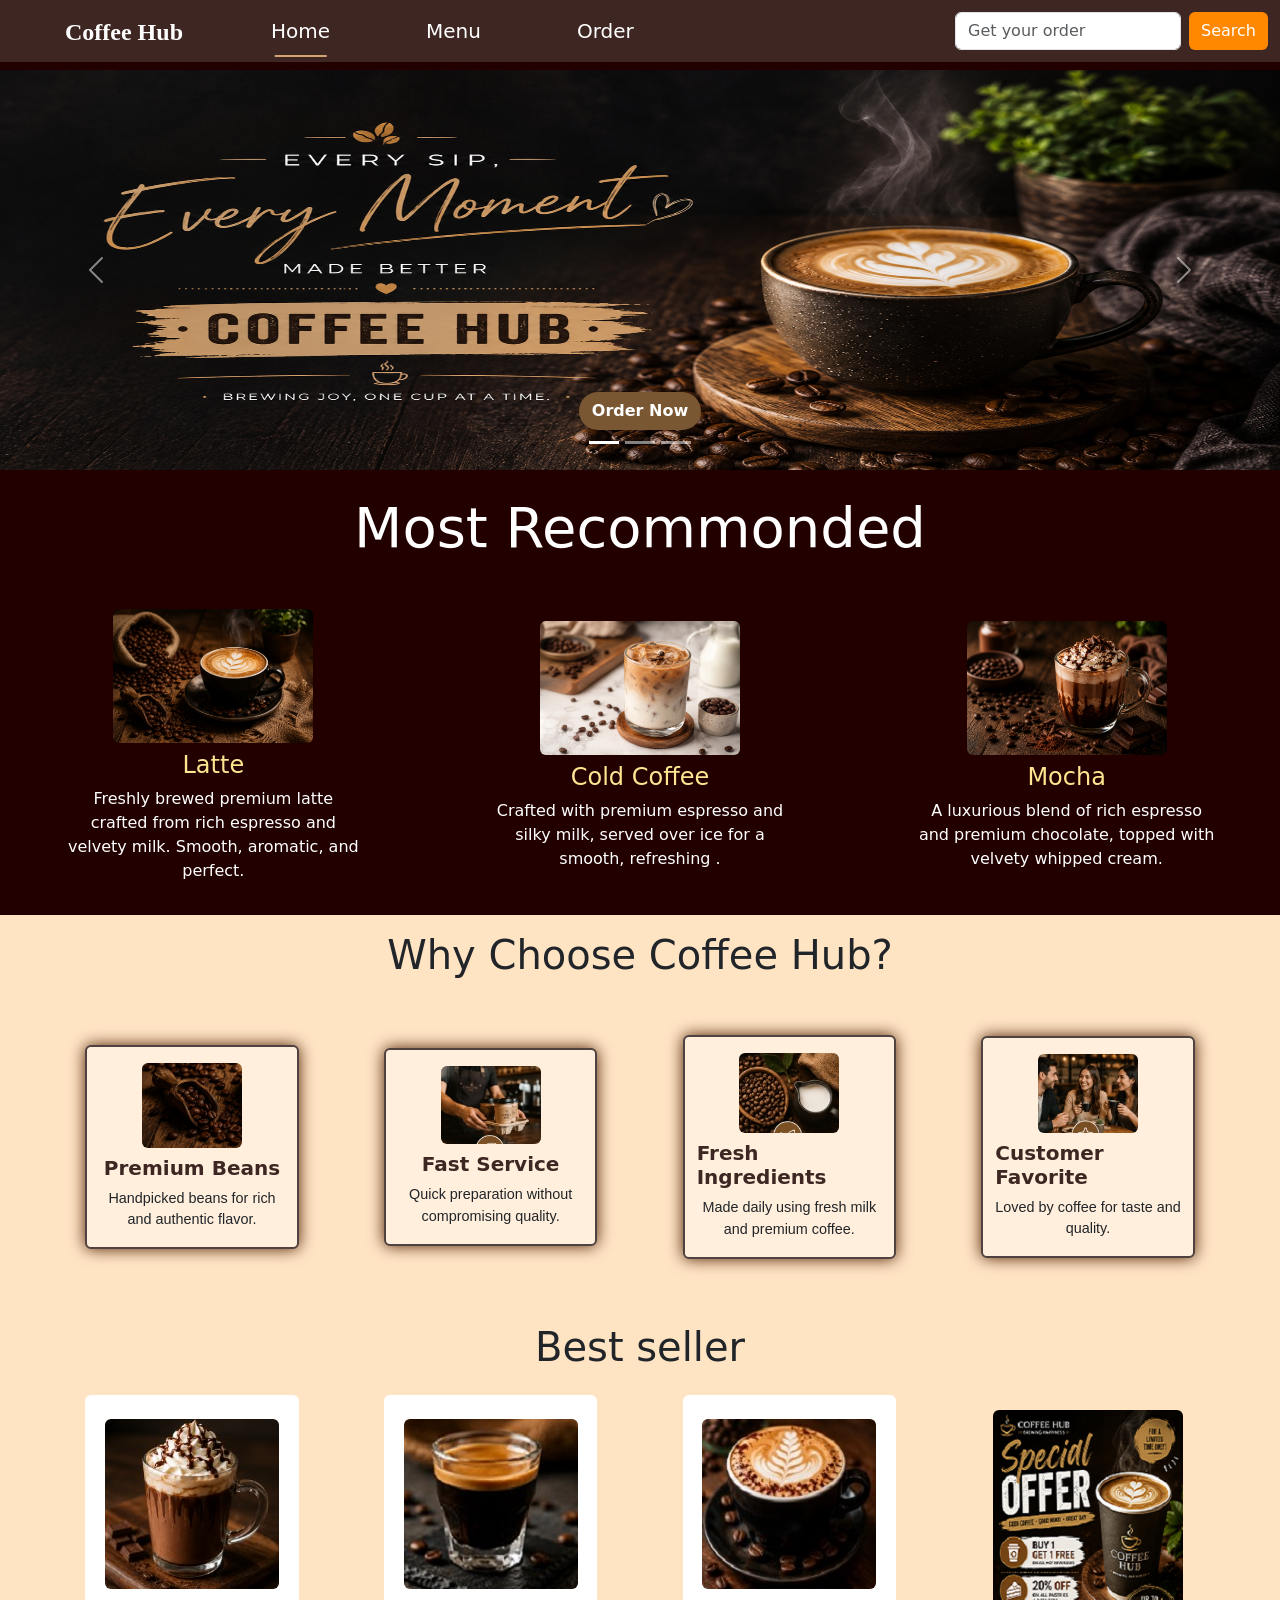
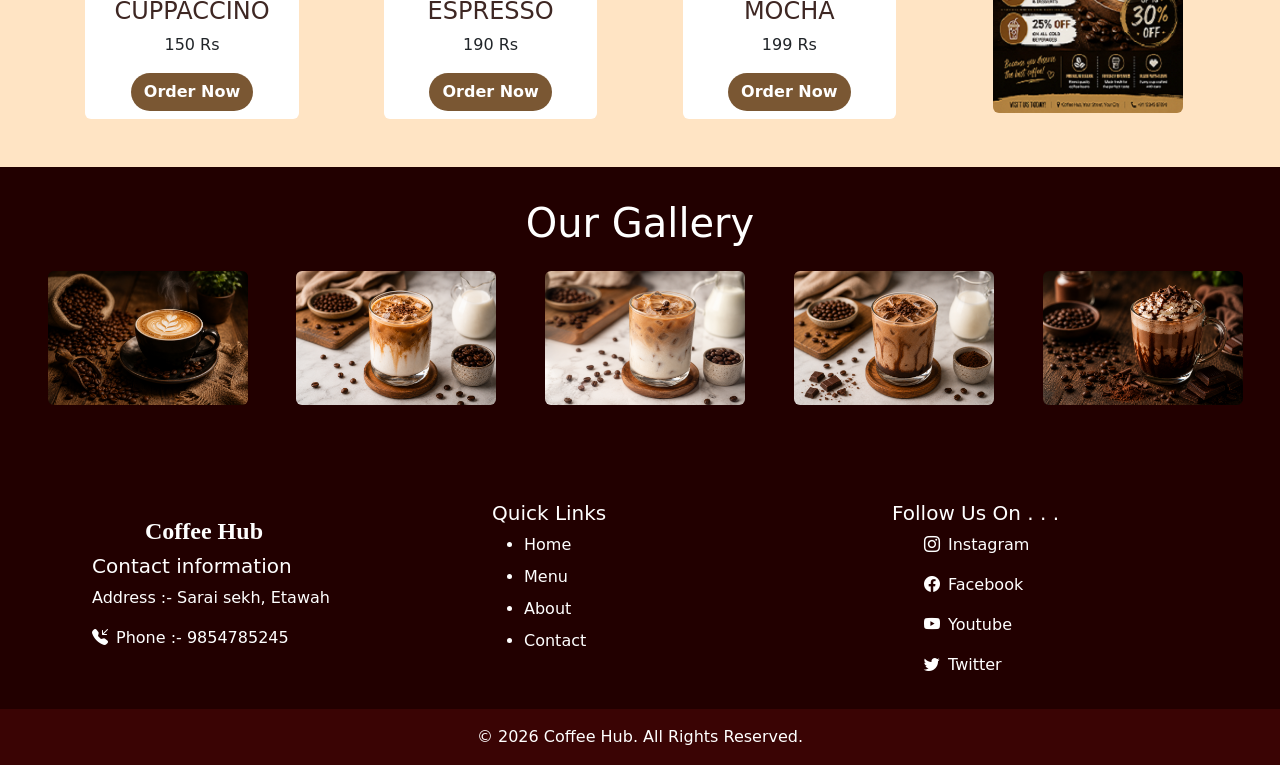
==== index.html @ b35927ab "initial changes" ====
<!doctype html>
<html lang="en">
  <head>
    <meta charset="utf-8">
    <meta name="viewport" content="width=device-width, initial-scale=1">
    <title>Bootstrap demo</title>
    <link rel="stylesheet" href="https://cdn.jsdelivr.net/npm/bootstrap-icons@1.13.1/font/bootstrap-icons.min.css">
    <link href="https://cdn.jsdelivr.net/npm/bootstrap@5.3.8/dist/css/bootstrap.min.css" rel="stylesheet" integrity="sha384-sRIl4kxILFvY47J16cr9ZwB07vP4J8+LH7qKQnuqkuIAvNWLzeN8tE5YBujZqJLB" crossorigin="anonymous">
    <link rel="stylesheet" href="style.css">
  </head>
  <body>
    <nav class="navbar navbar-expand-lg bg-body-tertiary sticky-top">
  <div class="container-fluid ">
    <div class="d-flex align-items-center justify-content-center">
        <img src="logo-removebg-preview.png" class="img-fluid me-2" width="45" alt="">
        <h1 class="navbar-brand text-white nav-txt pt-3">Coffee Hub</h1>
    </div>
    <button class="navbar-toggler" type="button" data-bs-toggle="collapse" data-bs-target="#navbarSupportedContent" aria-controls="navbarSupportedContent" aria-expanded="false" aria-label="Toggle navigation">
      <span class="navbar-toggler-icon"></span>
    </button>
    <div class="collapse navbar-collapse" id="navbarSupportedContent">
      <ul class="navbar-nav me-auto mb-2 mb-lg-0">
        <li class="nav-item">
          <a class="nav-link active-nav text-white navbar-brand" aria-current="page" href="index.html">Home</a>
        </li>
        <li class="nav-item">
          <a class="nav-link text-white navbar-brand" href="menu.html">Menu</a>
        </li>
        <li class="nav-item">
          <a class="nav-link text-white navbar-brand" href="order.html">Order</a>
        </li>
      </ul>
      <form class="d-flex" role="search">
        <input class="form-control me-2" id="home-search" type="search" placeholder="Get your order" aria-label="Search"/>
        <button class="btn btn-success nav-button text-white border-0" id="home-search-btn" type="submit">Search</button>
      </form>
    </div>
  </div>
</nav>
<div id="carouselExampleCaptions" class="carousel slide carousel-fade">
  <div class="carousel-indicators">
    <button type="button" data-bs-target="#carouselExampleCaptions" data-bs-slide-to="0" class="active" aria-current="true" aria-label="Slide 1"></button>
    <button type="button" data-bs-target="#carouselExampleCaptions" data-bs-slide-to="1" aria-label="Slide 2"></button>
    <button type="button" data-bs-target="#carouselExampleCaptions" data-bs-slide-to="2" aria-label="Slide 3"></button>
  </div>
  <div class="carousel-inner mt-2">
    <div class="carousel-item">
      <img src="images/backgroundimage.png" class="d-block w-100 img-fluid" alt="...">
      <div class="carousel-caption">
      <button class="btn fs-6 fw-bold p-2.5 carousel-btn"><a href="menu.html" class="text-white " style="text-decoration: none;">Order Now</a></button>
    </div>
    </div>
    <div class="carousel-item">
      <img src="images/backgroundimage2.png" class="d-block w-100 img-fluid" alt="...">
      <div class="carousel-caption">
      <button class="btn fs-6 fw-bold p-2.5 carousel-btn"><a href="menu.html" class="text-white " style="text-decoration: none;">Order Now</a></button>
    </div>
    </div>
    <div class="carousel-item active">
      <img src="images/backgroundimage3.png" class="d-block w-100 img-fluid" alt="...">
      <div class="carousel-caption">
      <button class="btn fs-6 fw-bold p-2.5 carousel-btn"><a href="menu.html" class="text-white " style="text-decoration: none;">Order Now</a></button>
    </div>
    </div>
  </div>
  <button class="carousel-control-prev" type="button" data-bs-target="#carouselExampleCaptions" data-bs-slide="prev">
    <span class="carousel-control-prev-icon" aria-hidden="true"></span>
    <span class="visually-hidden">Previous</span>
  </button>
  <button class="carousel-control-next" type="button" data-bs-target="#carouselExampleCaptions" data-bs-slide="next">
    <span class="carousel-control-next-icon" aria-hidden="true"></span>
    <span class="visually-hidden">Next</span>
  </button>
</div>
<div class="container-fluid second-section">
  <h2 class="display-4 mt-4 text-white text-center">Most Recommonded</h2>
  <div class="row d-flex align-items-center justify-content-around mt-5">
    <div class="col-sm-3 d-flex flex-column align-items-center justify-content-center mb-3">
      <img src="images/coffe1.png" class="img-fluid rounded " width="200">
      <h4 class="mt-2">Latte</h4>
      <p class="text-white text-center">Freshly brewed premium latte crafted from rich espresso and velvety milk. Smooth, aromatic, and perfect.</p>
    </div>
    <div class="col-sm-3 d-flex flex-column align-items-center justify-content-center mb-3">
      <img src="images/coffe2.png" class="img-fluid rounded " width="200">
      <h4 class="mt-2">Cold Coffee</h4>
      <p class="text-white text-center">Crafted with premium espresso and silky milk, served over ice for a smooth, refreshing .</p>
    </div>
    <div class="col-sm-3 d-flex flex-column align-items-center justify-content-center mb-3">
      <img src="images/coffe3.png" class="img-fluid rounded " width="200">
      <h4 class="mt-2">Mocha</h4>
      <p class="text-white text-center">A luxurious blend of rich espresso and premium chocolate, topped with velvety whipped cream.</p>
    </div>
  </div>
  <div class="row d-flex align-items-center justify-content-evenly third-section">
    <h2 class="display-6 mt-3 text-center">Why Choose Coffee Hub?</h2>
    <div class="col-sm-2 d-flex flex-column align-items-center justify-content-center mt-5 mb-5  rounded">
      <img src="images/beans.jpg" class = "img-fluid rounded mt-3" width="100" alt="">
      <h5 class="fw-bold mt-2">Premium Beans</h5>
      <p class="text-center">Handpicked beans for rich and authentic flavor.</p>
    </div>
    <div class="col-sm-2 d-flex flex-column align-items-center justify-content-center mt-5 mb-5  rounded">
      <img src="images/fastservice.jpg" class = "img-fluid rounded mt-3" width="100" alt="">
      <h5 class="fw-bold mt-2">Fast Service</h5>
      <p class="text-center">Quick preparation without compromising quality.</p>
    </div>
    <div class="col-sm-2 d-flex flex-column align-items-center justify-content-center mt-5 mb-5  rounded">
      <img src="images/ingredients.jpg" class = "img-fluid rounded mt-3" width="100" alt="">
      <h5 class="fw-bold mt-2">Fresh Ingredients</h5>
      <p class="text-center">Made daily using fresh milk and premium coffee.</p>
    </div>
    <div class="col-sm-2 d-flex flex-column align-items-center justify-content-center mt-5 mb-5 rounded">
      <img src="images/customers.jpg" class = "img-fluid rounded mt-3" width="100" alt="">
      <h5 class="fw-bold mt-2">Customer Favorite</h5>
      <p class="text-center">Loved by coffee for taste and quality.</p>
    </div>
  </div>
    <div class="row d-flex align-items-center justify-content-evenly fourth-section">
      <h2 class="display-6 mt-3 text-center">Best seller</h2>
      <div class="col-2 order bg-white mt-3 mb-5 p-2 rounded d-flex flex-column align-items-center justify-content-center">
        <img src="images/coffe4.jpg"  class="rounded mt-3">
        <h4>CUPPACCINO</h4>
        <p>150 Rs</p>
        <button class="btn text-white fs-6 fw-bold p-2.5 carousel-btn order-btn" data-name="CUPPACCINO" data-price="150" data-image="coffe4.jpg">Order Now</button>
      </div>
      <div class="col-2 order bg-white mt-3 mb-5 p-2 rounded d-flex flex-column align-items-center justify-content-center">
        <img src="images/coffe5.jpg" class="rounded mt-3">
        <h4>ESPRESSO</h4>
        <p>190 Rs</p>
        <button class="btn text-white fs-6 fw-bold p-2.5 carousel-btn order-btn" data-name="ESPRESSO" data-price="190" data-image="coffe5.jpg">Order Now</button>
      </div>
      <div class="col-2 order bg-white mt-3 mb-5 p-2 rounded d-flex flex-column align-items-center justify-content-center">
        <img src="images/coffe6.jpg" class="rounded mt-3">
        <h4>MOCHA</h4>
        <p>199 Rs</p>
        <button class="btn text-white fs-6 fw-bold p-2.5 carousel-btn order-btn" data-name="MOCHA" data-price="199" data-image="coffe6.jpg">Order Now</button>
      </div>
      <div class="col-2 rounded">
        <img src="images/offer.png" width="220" class="rounded img-fluid mb-4" alt="">
      </div>
    </div>
    <div class="row mt-3 justify-content-evenly fivth-section">
      <h2 class="display-6 mt-3 text-center text-white">Our Gallery</h2>
      <div class="col-2 mt-3">
        <img src="images/coffe1.png" width="200" class="rounded">
      </div>
      <div class="col-2 mt-3">
        <img src="images/coffe7.png" width="200" class="rounded">
      </div>
      <div class="col-2 mt-3">
        <img src="images/coffe2.png" width="200" class="rounded">
      </div>
      <div class="col-2 mt-3">
        <img src="images/coffe8.png" width="200" class="rounded">
      </div>
      <div class="col-2 mt-3">
        <img src="images/coffe3.png" width="200" class="rounded">
      </div>
    </div>

    <div class="row mt-5 justify-content-evenly footer">
      <div class="col-3 mt-5 align-items-center justify-content-center">
        <div class="logo d-flex">
          <img src="logo-removebg-preview.png" class="img-fluid me-2" width="45" alt="">
          <h1 class="navbar-brand text-white nav-txt pt-3">Coffee Hub</h1>
        </div>
        <div class="information text-white">
          <h5>Contact information</h5>
          <p>Address :- Sarai sekh, Etawah</p>
          <div class="number d-flex">
            <i class="bi bi-telephone-inbound-fill"></i>
            <p class="ms-2">Phone :- 9854785245</p>
          </div>
        </div>
    </div>
    <div class="col-3 mt-5 text-white">
      <h5>Quick Links</h5>
      <ul>
        <li class="mt-2">Home</li>
        <li class="mt-2" >Menu</li>
        <li class="mt-2" >About</li>
        <li class="mt-2" >Contact</li>
      </ul>
    </div>
    <div class="col-3 mt-5 text-white">
      <h5>Follow Us On . . .</h5>
      <ul>
        <li class="d-flex">
          <i class="bi bi-instagram"></i>
          <p class="ms-2">Instagram</p>
        </li>
        <li class="d-flex">
          <i class="bi bi-facebook"></i>
          <p class="ms-2">Facebook</p>
          <li class="d-flex">
            <i class="bi bi-youtube"></i>
            <p class="ms-2">Youtube</p>
          </li>
          <li class="d-flex">
            <i class="bi bi-twitter"></i>
            <p class="ms-2">Twitter</p>
          </li>
        </li>
      </ul>
    </div>
    <div class="col-12 pt-3 d-flex justify-content-center align-items-center text-white" style="background-color: rgb(58, 4, 4);">
      <p class="text-center ">© 2026 Coffee Hub. All Rights Reserved.</p>
    </div>
  </div>
    <script src="https://cdn.jsdelivr.net/npm/bootstrap@5.3.8/dist/js/bootstrap.bundle.min.js" integrity="sha384-FKyoEForCGlyvwx9Hj09JcYn3nv7wiPVlz7YYwJrWVcXK/BmnVDxM+D2scQbITxI" crossorigin="anonymous"></script>
    <script src="cofee1.js"></script>
  </body>
</html>
---- style.css ----
*{
    margin: 0px;
    padding: 0px;
    box-sizing: border-box;
}
.navbar {
    --bs-navbar-padding-y: 0;
}
body{
    background-color: rgb(34, 0, 0);
}
.container-fluid{
    background-color: #3E2723;
}
.nav-txt{
    font-weight: 600;
    font-size: 1.5rem;
    font-family: cursive;
}
.nav-link{
    margin-left: 4rem;
    padding: 1rem;
    position: relative;
}

.nav-link:hover{
    color: #d4a373 !important;
}

.nav-link::after{
    content: "";
    position: absolute;
    left: 50%;
    bottom: 5px;
    width: 0;
    height: 2px;
    background-color: #d4a373;
    transition: all 0.3s ease;
    transform: translateX(-50%);
}

.nav-link:hover::after{
    width: 80%;
}
.active-nav::after{
    width: 70%;
}
.nav-button{
    background-color: rgb(255, 136, 0);
}
.carousel-item img{
    height:25rem;
}
.second-section{
    background-color: transparent;
}
.second-section h4{
    color:rgb(255, 229, 144);
}
.carousel-btn{
    background-color:  #7a5733;
    border-radius: 20px;
}
.carousel-btn:hover{
    background-color:  #553d25!important;
    scale: 1.1;
}
.third-section{
    background-color: bisque;
}
.third-section h5{
    color: #3E2723;
}
.third-section .col-sm-2{
    border: 2px solid #504240;
    box-shadow: 0px 0px 1rem rgb(75, 28, 1);
    background-color: rgb(255, 239, 220);
}
.third-section p{
    font-family: Verdana, Geneva, Tahoma, sans-serif;
    font-weight: 525;
    font-size: 0.9rem;
}
.third-section:hover{
    scale: 1.010;
    box-shadow: 0px 0px 1rem rgba(75, 28, 1,);
}
.fourth-section{
    background-color: bisque;
}
.fourth-section h4{
    color: #3E2723;
    margin-top: 0.5rem;
}
.fourth-section .order:hover{
    box-shadow: 0px 0px 1rem rgba(75, 28, 1,0.9);
    scale: 1.020;
}
.fivth-section .col-2 img:hover{
    box-shadow: 0px 0px 1rem rgba(255, 255, 255,0.5);
    scale: 1.020;
}
.footer li:hover{
    color: #553d25;
}
.order-card{
    min-width: 40vw !important;
    max-width: 70vh !important;
    color: #3E2723;
    background-color: bisque;
}
.confirm:hover{
    opacity: 0.7;
}
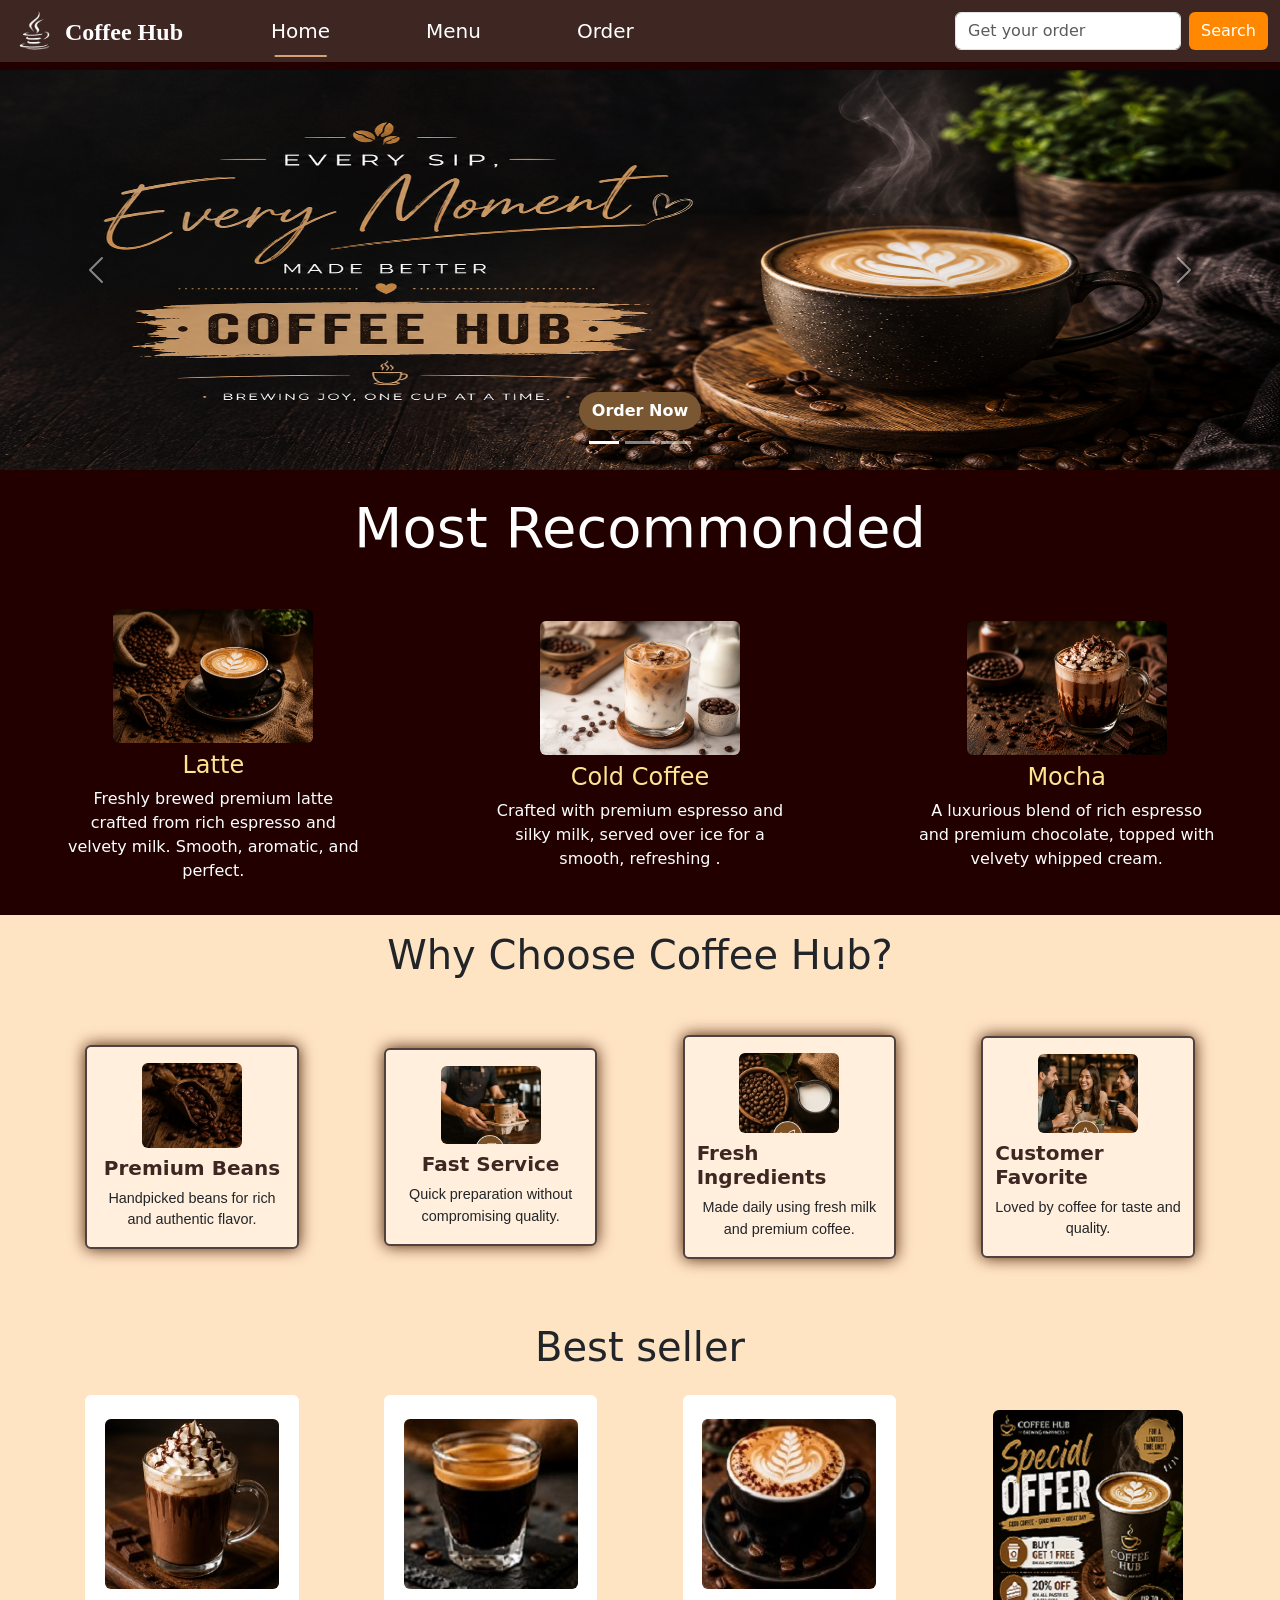
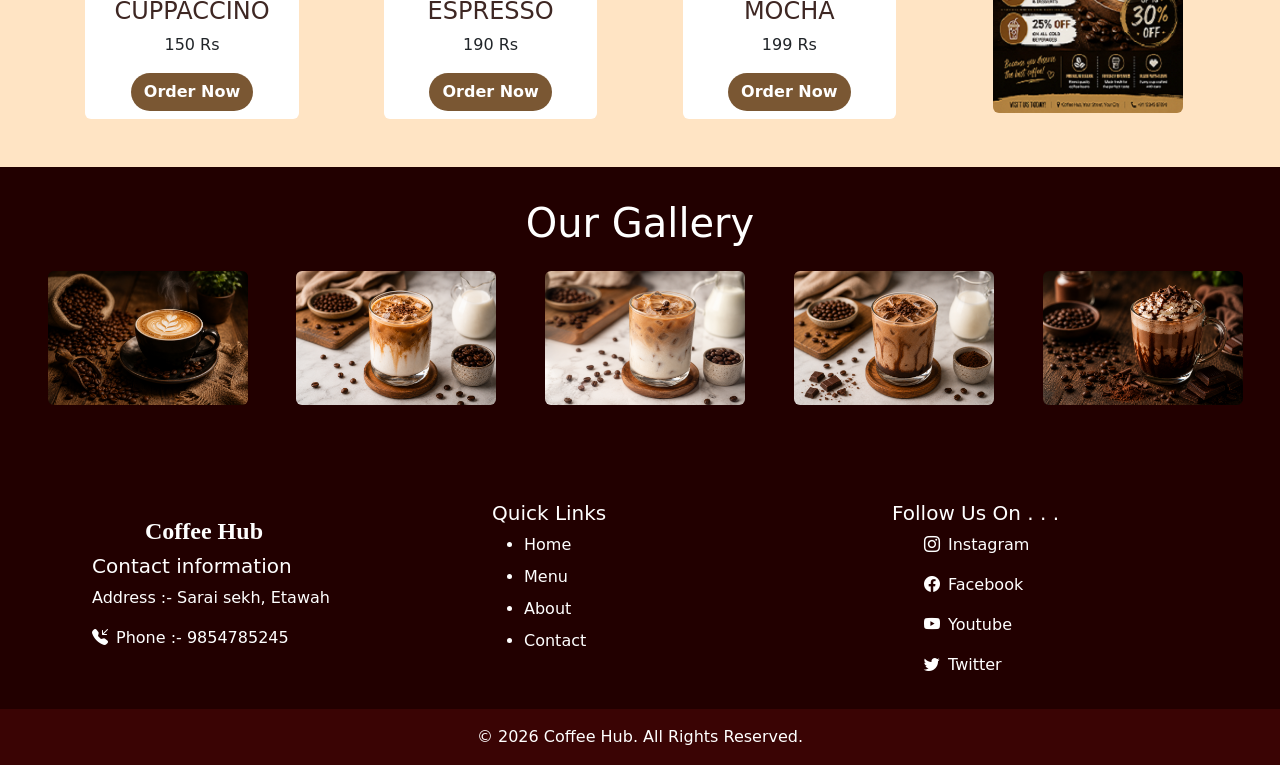
==== commit 0874632d: "icon" ====
--- a/index.html
+++ b/index.html
@@ -4,6 +4,7 @@
     <meta charset="utf-8">
     <meta name="viewport" content="width=device-width, initial-scale=1">
     <title>Bootstrap demo</title>
+    <link rel="icon" type="image/png" href="images/favicon.png">
     <link rel="stylesheet" href="https://cdn.jsdelivr.net/npm/bootstrap-icons@1.13.1/font/bootstrap-icons.min.css">
     <link href="https://cdn.jsdelivr.net/npm/bootstrap@5.3.8/dist/css/bootstrap.min.css" rel="stylesheet" integrity="sha384-sRIl4kxILFvY47J16cr9ZwB07vP4J8+LH7qKQnuqkuIAvNWLzeN8tE5YBujZqJLB" crossorigin="anonymous">
     <link rel="stylesheet" href="style.css">
@@ -12,7 +13,7 @@
     <nav class="navbar navbar-expand-lg bg-body-tertiary sticky-top">
   <div class="container-fluid ">
     <div class="d-flex align-items-center justify-content-center">
-        <img src="logo-removebg-preview.png" class="img-fluid me-2" width="45" alt="">
+        <img src="images/logo-removebg-preview.png" class="img-fluid me-2" width="45" alt="">
         <h1 class="navbar-brand text-white nav-txt pt-3">Coffee Hub</h1>
     </div>
     <button class="navbar-toggler" type="button" data-bs-toggle="collapse" data-bs-target="#navbarSupportedContent" aria-controls="navbarSupportedContent" aria-expanded="false" aria-label="Toggle navigation">
@@ -120,19 +121,19 @@
         <img src="images/coffe4.jpg"  class="rounded mt-3">
         <h4>CUPPACCINO</h4>
         <p>150 Rs</p>
-        <button class="btn text-white fs-6 fw-bold p-2.5 carousel-btn order-btn" data-name="CUPPACCINO" data-price="150" data-image="coffe4.jpg">Order Now</button>
+        <button class="btn text-white fs-6 fw-bold p-2.5 carousel-btn order-btn" data-name="CUPPACCINO" data-price="150" data-image="images/coffe4.jpg">Order Now</button>
       </div>
       <div class="col-2 order bg-white mt-3 mb-5 p-2 rounded d-flex flex-column align-items-center justify-content-center">
         <img src="images/coffe5.jpg" class="rounded mt-3">
         <h4>ESPRESSO</h4>
         <p>190 Rs</p>
-        <button class="btn text-white fs-6 fw-bold p-2.5 carousel-btn order-btn" data-name="ESPRESSO" data-price="190" data-image="coffe5.jpg">Order Now</button>
+        <button class="btn text-white fs-6 fw-bold p-2.5 carousel-btn order-btn" data-name="ESPRESSO" data-price="190" data-image="images/coffe5.jpg">Order Now</button>
       </div>
       <div class="col-2 order bg-white mt-3 mb-5 p-2 rounded d-flex flex-column align-items-center justify-content-center">
         <img src="images/coffe6.jpg" class="rounded mt-3">
         <h4>MOCHA</h4>
         <p>199 Rs</p>
-        <button class="btn text-white fs-6 fw-bold p-2.5 carousel-btn order-btn" data-name="MOCHA" data-price="199" data-image="coffe6.jpg">Order Now</button>
+        <button class="btn text-white fs-6 fw-bold p-2.5 carousel-btn order-btn" data-name="MOCHA" data-price="199" data-image="images/coffe6.jpg">Order Now</button>
       </div>
       <div class="col-2 rounded">
         <img src="images/offer.png" width="220" class="rounded img-fluid mb-4" alt="">
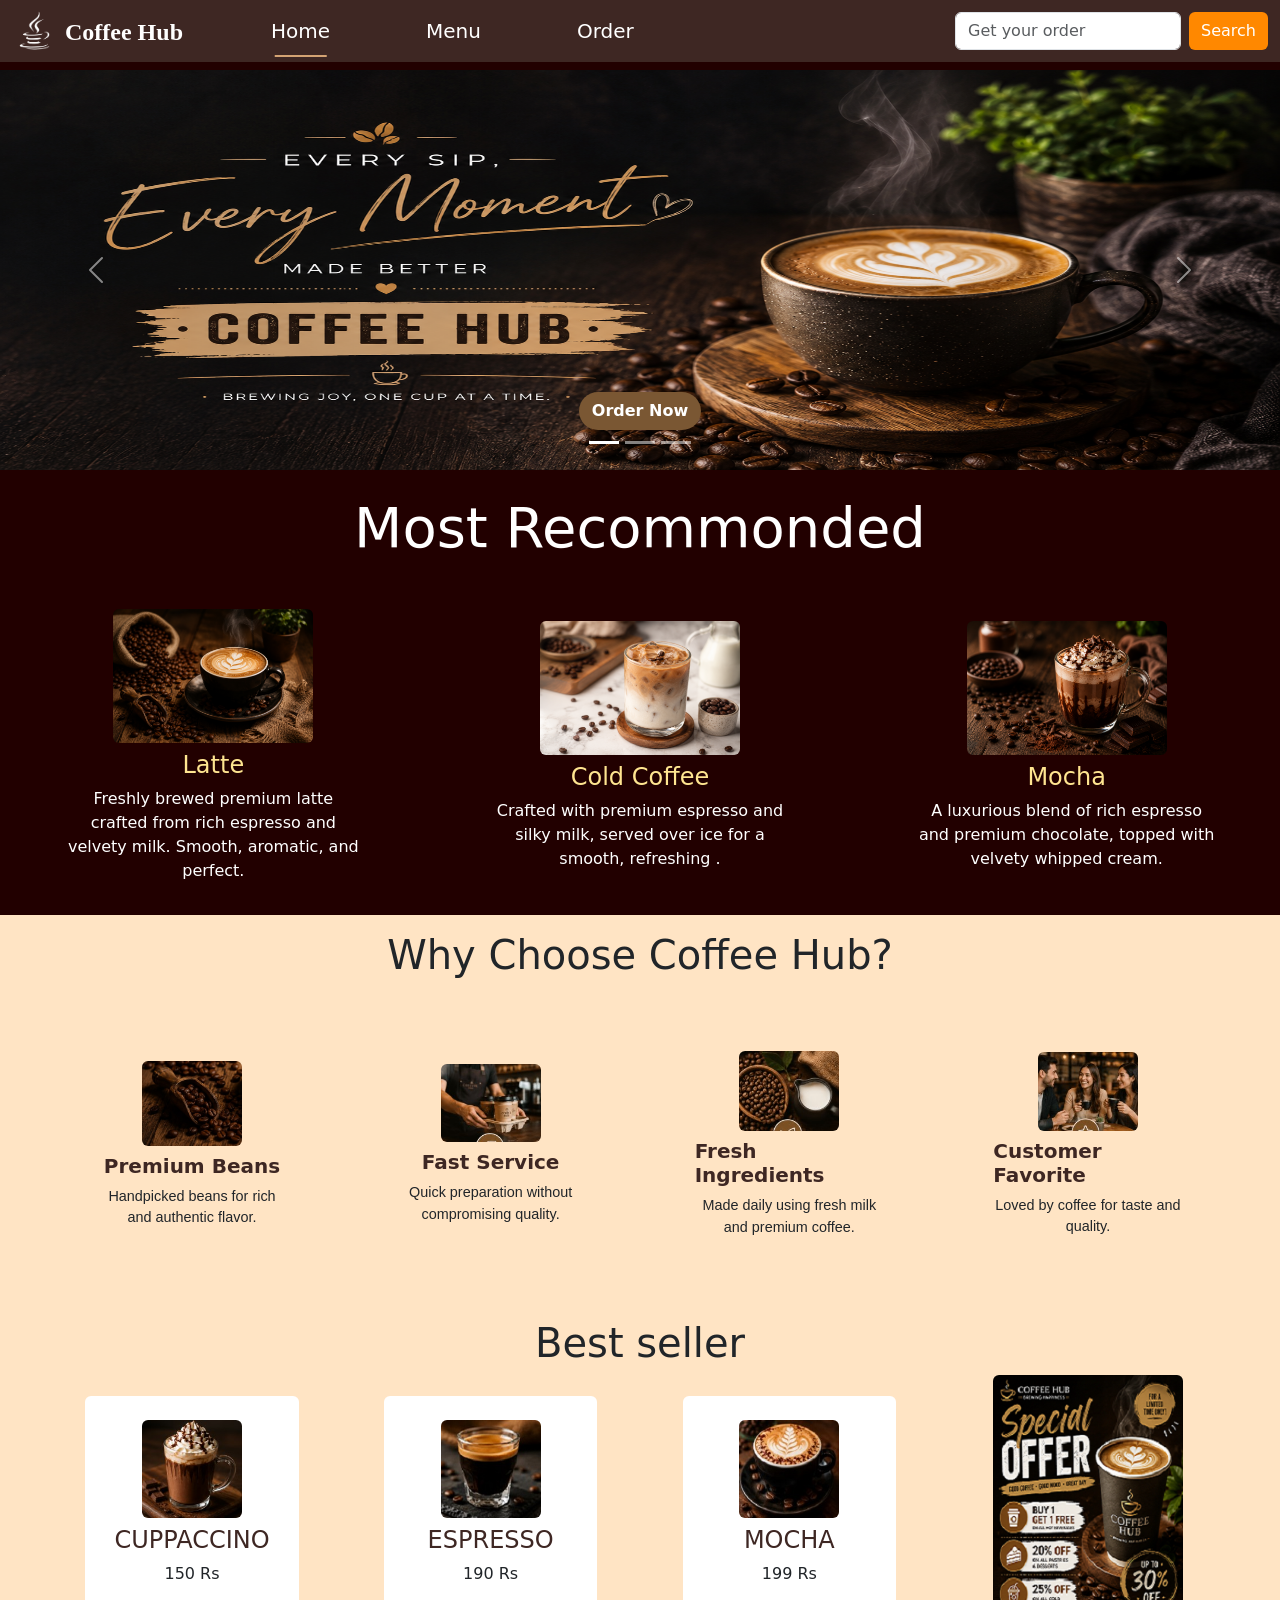
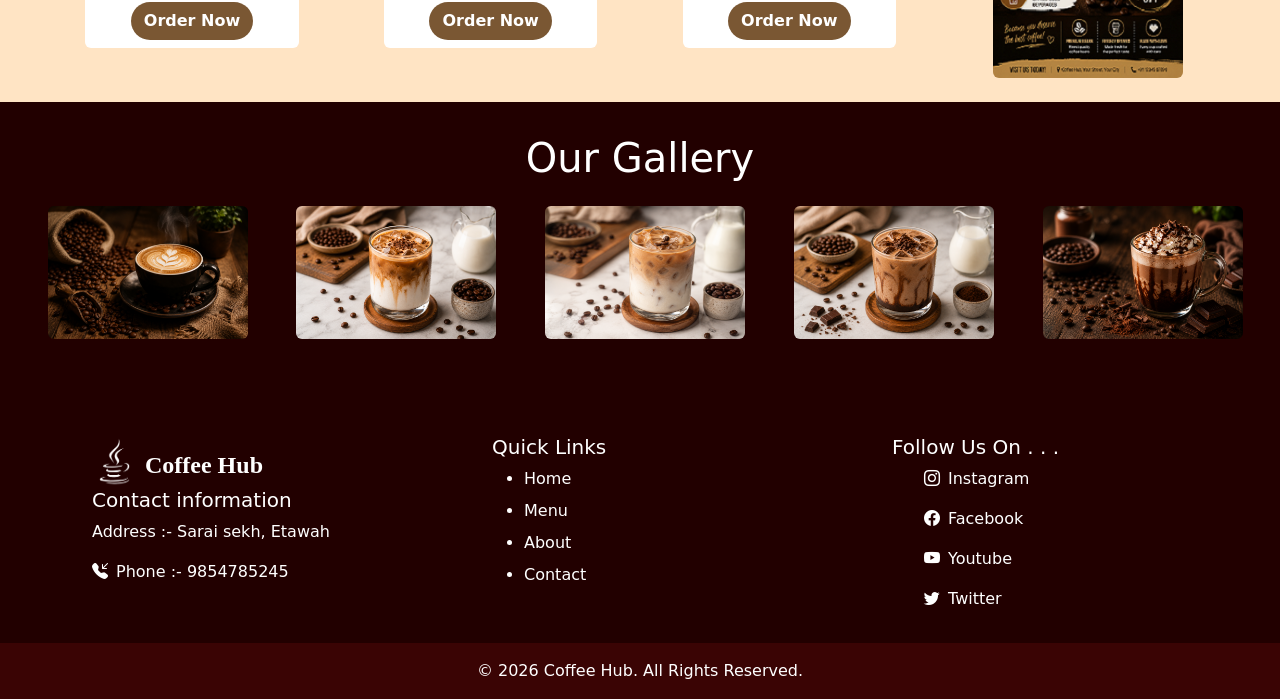
==== commit afd4dfdd: "responsive" ====
--- a/index.html
+++ b/index.html
@@ -76,17 +76,17 @@
 <div class="container-fluid second-section">
   <h2 class="display-4 mt-4 text-white text-center">Most Recommonded</h2>
   <div class="row d-flex align-items-center justify-content-around mt-5">
-    <div class="col-sm-3 d-flex flex-column align-items-center justify-content-center mb-3">
+    <div class="col-md-3 col-7 d-flex flex-column align-items-center justify-content-center mb-3">
       <img src="images/coffe1.png" class="img-fluid rounded " width="200">
       <h4 class="mt-2">Latte</h4>
       <p class="text-white text-center">Freshly brewed premium latte crafted from rich espresso and velvety milk. Smooth, aromatic, and perfect.</p>
     </div>
-    <div class="col-sm-3 d-flex flex-column align-items-center justify-content-center mb-3">
+    <div class="col-md-3 col-7 d-flex flex-column align-items-center justify-content-center mb-3">
       <img src="images/coffe2.png" class="img-fluid rounded " width="200">
       <h4 class="mt-2">Cold Coffee</h4>
       <p class="text-white text-center">Crafted with premium espresso and silky milk, served over ice for a smooth, refreshing .</p>
     </div>
-    <div class="col-sm-3 d-flex flex-column align-items-center justify-content-center mb-3">
+    <div class="col-md-3 col-7 d-flex flex-column align-items-center justify-content-center mb-3">
       <img src="images/coffe3.png" class="img-fluid rounded " width="200">
       <h4 class="mt-2">Mocha</h4>
       <p class="text-white text-center">A luxurious blend of rich espresso and premium chocolate, topped with velvety whipped cream.</p>
@@ -94,22 +94,22 @@
   </div>
   <div class="row d-flex align-items-center justify-content-evenly third-section">
     <h2 class="display-6 mt-3 text-center">Why Choose Coffee Hub?</h2>
-    <div class="col-sm-2 d-flex flex-column align-items-center justify-content-center mt-5 mb-5  rounded">
+    <div class="col-md-2 col-10 d-flex flex-column align-items-center justify-content-center mt-5 mb-5  rounded">
       <img src="images/beans.jpg" class = "img-fluid rounded mt-3" width="100" alt="">
       <h5 class="fw-bold mt-2">Premium Beans</h5>
       <p class="text-center">Handpicked beans for rich and authentic flavor.</p>
     </div>
-    <div class="col-sm-2 d-flex flex-column align-items-center justify-content-center mt-5 mb-5  rounded">
+    <div class="col-md-2 col-10 d-flex flex-column align-items-center justify-content-center mt-5 mb-5  rounded">
       <img src="images/fastservice.jpg" class = "img-fluid rounded mt-3" width="100" alt="">
       <h5 class="fw-bold mt-2">Fast Service</h5>
       <p class="text-center">Quick preparation without compromising quality.</p>
     </div>
-    <div class="col-sm-2 d-flex flex-column align-items-center justify-content-center mt-5 mb-5  rounded">
+    <div class="col-md-2 col-10 d-flex flex-column align-items-center justify-content-center mt-5 mb-5  rounded">
       <img src="images/ingredients.jpg" class = "img-fluid rounded mt-3" width="100" alt="">
       <h5 class="fw-bold mt-2">Fresh Ingredients</h5>
       <p class="text-center">Made daily using fresh milk and premium coffee.</p>
     </div>
-    <div class="col-sm-2 d-flex flex-column align-items-center justify-content-center mt-5 mb-5 rounded">
+    <div class="col-md-2 col-10 d-flex flex-column align-items-center justify-content-center mt-5 mb-5 rounded">
       <img src="images/customers.jpg" class = "img-fluid rounded mt-3" width="100" alt="">
       <h5 class="fw-bold mt-2">Customer Favorite</h5>
       <p class="text-center">Loved by coffee for taste and quality.</p>
@@ -117,51 +117,51 @@
   </div>
     <div class="row d-flex align-items-center justify-content-evenly fourth-section">
       <h2 class="display-6 mt-3 text-center">Best seller</h2>
-      <div class="col-2 order bg-white mt-3 mb-5 p-2 rounded d-flex flex-column align-items-center justify-content-center">
-        <img src="images/coffe4.jpg"  class="rounded mt-3">
+      <div class="col-md-2 col-10 order bg-white mt-3 mb-5 p-2 rounded d-flex flex-column align-items-center justify-content-center">
+        <img src="images/coffe4.jpg" width="100" class="rounded mt-3">
         <h4>CUPPACCINO</h4>
         <p>150 Rs</p>
         <button class="btn text-white fs-6 fw-bold p-2.5 carousel-btn order-btn" data-name="CUPPACCINO" data-price="150" data-image="images/coffe4.jpg">Order Now</button>
       </div>
-      <div class="col-2 order bg-white mt-3 mb-5 p-2 rounded d-flex flex-column align-items-center justify-content-center">
-        <img src="images/coffe5.jpg" class="rounded mt-3">
+      <div class="col-md-2 col-10 order bg-white mt-3 mb-5 p-2 rounded d-flex flex-column align-items-center justify-content-center">
+        <img src="images/coffe5.jpg" width="100" class="rounded mt-3">
         <h4>ESPRESSO</h4>
         <p>190 Rs</p>
         <button class="btn text-white fs-6 fw-bold p-2.5 carousel-btn order-btn" data-name="ESPRESSO" data-price="190" data-image="images/coffe5.jpg">Order Now</button>
       </div>
-      <div class="col-2 order bg-white mt-3 mb-5 p-2 rounded d-flex flex-column align-items-center justify-content-center">
-        <img src="images/coffe6.jpg" class="rounded mt-3">
+      <div class="col-md-2 col-10 order bg-white mt-3 mb-5 p-2 rounded d-flex flex-column align-items-center justify-content-center">
+        <img src="images/coffe6.jpg" width="100" class="rounded mt-3">
         <h4>MOCHA</h4>
         <p>199 Rs</p>
         <button class="btn text-white fs-6 fw-bold p-2.5 carousel-btn order-btn" data-name="MOCHA" data-price="199" data-image="images/coffe6.jpg">Order Now</button>
       </div>
-      <div class="col-2 rounded">
-        <img src="images/offer.png" width="220" class="rounded img-fluid mb-4" alt="">
-      </div>
-    </div>
-    <div class="row mt-3 justify-content-evenly fivth-section">
+      <div class="col-md-2 col-10 rounded">
+        <img src="images/offer.png" width="350" class="rounded img-fluid mb-4 offer-img" alt="">
+      </div>
+    </div>
+    <div class="row mt-3 d-flex align-items-center justify-content-evenly fivth-section">
       <h2 class="display-6 mt-3 text-center text-white">Our Gallery</h2>
-      <div class="col-2 mt-3">
+      <div class="col-md-2 col-10 d-flex align-items-center justify-content-evenly mt-3">
         <img src="images/coffe1.png" width="200" class="rounded">
       </div>
-      <div class="col-2 mt-3">
+      <div class="col-md-2 col-10 d-flex align-items-center justify-content-evenly mt-3">
         <img src="images/coffe7.png" width="200" class="rounded">
       </div>
-      <div class="col-2 mt-3">
+      <div class="col-md-2 col-10 d-flex align-items-center justify-content-evenly mt-3">
         <img src="images/coffe2.png" width="200" class="rounded">
       </div>
-      <div class="col-2 mt-3">
+      <div class="col-md-2 col-10 d-flex align-items-center justify-content-evenly mt-3">
         <img src="images/coffe8.png" width="200" class="rounded">
       </div>
-      <div class="col-2 mt-3">
+      <div class="col-md-2 col-10 d-flex align-items-center justify-content-evenly mt-3">
         <img src="images/coffe3.png" width="200" class="rounded">
       </div>
     </div>
 
-    <div class="row mt-5 justify-content-evenly footer">
-      <div class="col-3 mt-5 align-items-center justify-content-center">
+    <div class="row mt-5 d-flex justify-content-evenly footer">
+      <div class="col-md-3 col-10 mt-5 align-items-center justify-content-center">
         <div class="logo d-flex">
-          <img src="logo-removebg-preview.png" class="img-fluid me-2" width="45" alt="">
+          <img src="images/logo-removebg-preview.png" class="img-fluid me-2" width="45" alt="">
           <h1 class="navbar-brand text-white nav-txt pt-3">Coffee Hub</h1>
         </div>
         <div class="information text-white">
@@ -173,7 +173,7 @@
           </div>
         </div>
     </div>
-    <div class="col-3 mt-5 text-white">
+    <div class="col-md-3 col-10 mt-5 text-white">
       <h5>Quick Links</h5>
       <ul>
         <li class="mt-2">Home</li>
@@ -182,7 +182,7 @@
         <li class="mt-2" >Contact</li>
       </ul>
     </div>
-    <div class="col-3 mt-5 text-white">
+    <div class="col-md-3 col-10 mt-5 text-white">
       <h5>Follow Us On . . .</h5>
       <ul>
         <li class="d-flex">
--- a/style.css
+++ b/style.css
@@ -111,4 +111,38 @@
 }
 .confirm:hover{
     opacity: 0.7;
+}
+@media ( max-width : 1100px ){
+    .fivth-section img{
+        width : 15vw;
+    }
+}
+@media ( max-width : 776px ){
+    .second-section img{
+        width : 70vw;
+    }
+    .third-section img{
+        width : 50vw;
+    }
+    .fourth-section img{
+        width: 40vw;
+    }
+    .fivth-section{
+        justify-content: center !important;
+    }
+    .fivth-section img{
+        width : 50vw;
+    }
+    .fourth-section{
+        justify-content: center !important;
+    }
+    .footer img{
+        width : 45px;
+    }
+    .footer{
+        justify-content: center !important;
+    }
+    .offer-img{
+        display: none !important;
+    }
 }
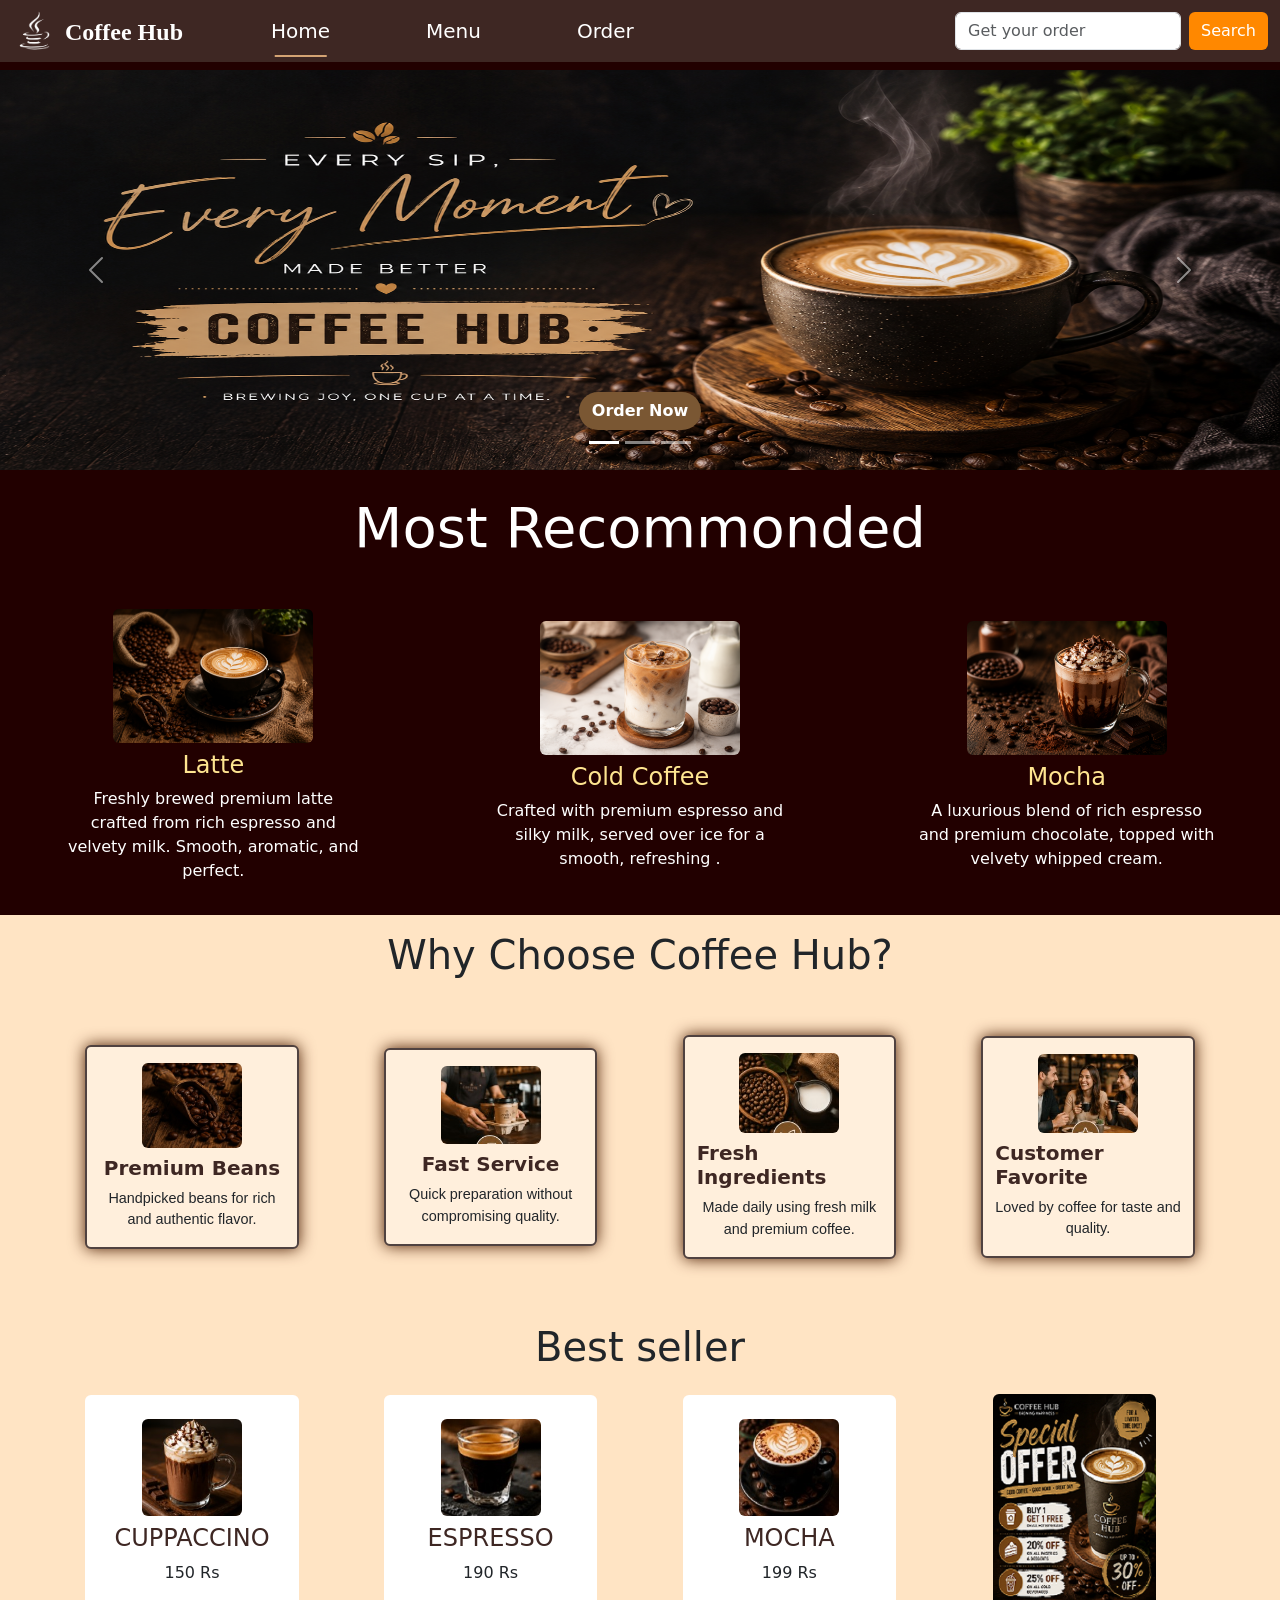
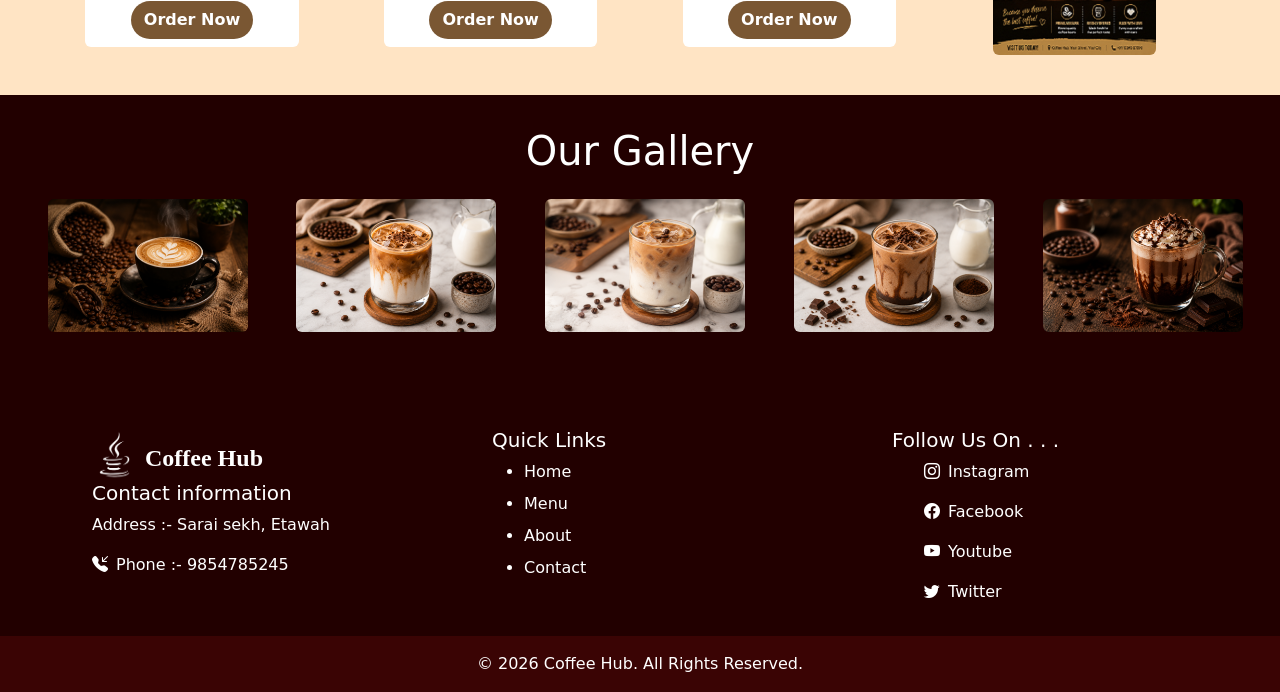
==== commit 8c6f030e: "responsive" ====
--- a/index.html
+++ b/index.html
@@ -136,7 +136,7 @@
         <button class="btn text-white fs-6 fw-bold p-2.5 carousel-btn order-btn" data-name="MOCHA" data-price="199" data-image="images/coffe6.jpg">Order Now</button>
       </div>
       <div class="col-md-2 col-10 rounded">
-        <img src="images/offer.png" width="350" class="rounded img-fluid mb-4 offer-img" alt="">
+        <img src="images/offer.png" width="163vh" class="rounded mb-4 offer-img" alt="">
       </div>
     </div>
     <div class="row mt-3 d-flex align-items-center justify-content-evenly fivth-section">
--- a/style.css
+++ b/style.css
@@ -71,7 +71,12 @@
 .third-section h5{
     color: #3E2723;
 }
-.third-section .col-sm-2{
+.third-section .col-md-2{
+    border: 2px solid #504240;
+    box-shadow: 0px 0px 1rem rgb(75, 28, 1);
+    background-color: rgb(255, 239, 220);
+}
+.third-section .col-10{
     border: 2px solid #504240;
     box-shadow: 0px 0px 1rem rgb(75, 28, 1);
     background-color: rgb(255, 239, 220);
@@ -117,7 +122,7 @@
         width : 15vw;
     }
 }
-@media ( max-width : 776px ){
+@media ( max-width : 766px ){
     .second-section img{
         width : 70vw;
     }
